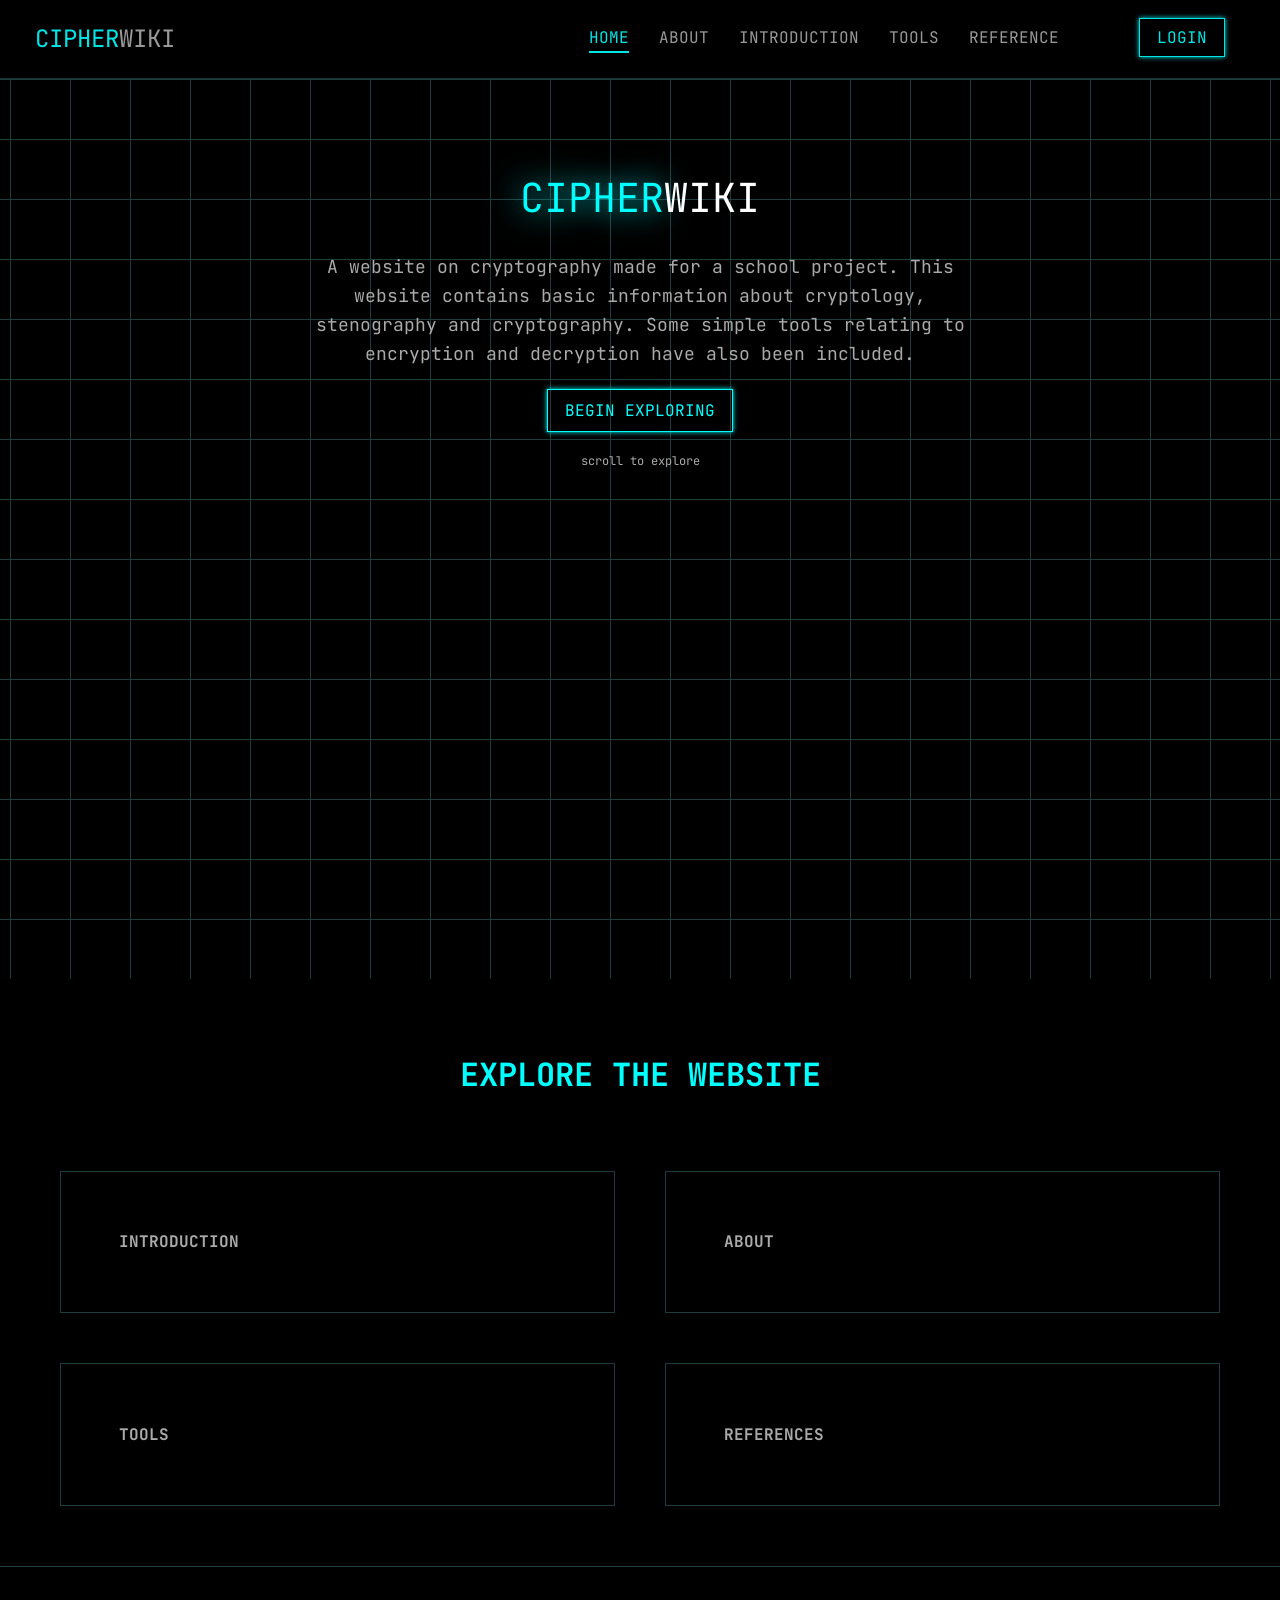
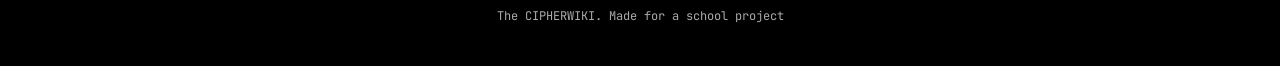
==== index.html @ e4e834ba "changed name to index.html" ====
<!DOCTYPE html>
<html lang="en">
  <head>
    <meta charset="UTF-8">
    <meta name="viewport" content="width=device-width, initial-scale=1">
    <title>CIPHER WIKI</title>
    <link rel="stylesheet" href="style.css">
  </head>
  <body>
    <nav>
      <div id="logo">
        <a href="index.html" id="icon_btn"><span class="title">CIPHER</span>WIKI</a>
      </div>
      <div id="nav_subgroup">
        <div id="nav_links">
          <a href="index.html"class="primary_btn_nav"id="open">HOME</a> 
          <a href="about.html"class="primary_btn_nav">ABOUT</a>
          <a href="intro.html"class="primary_btn_nav">INTRODUCTION</a>
          <a href="tools.html"class="primary_btn_nav">TOOLS</a>
          <a href="refer.html"class="primary_btn_nav">REFERENCE</a>
        </div>

        <div id="login">
          <a href="#"class="button"class="primary_btn_nav"id="login_btn">LOGIN</a>
        </div> 


      </div>
    </nav>

    <section id="main_home">
      <div id="main_home_title">
        <h style="color:white"><span class="title" id="main_title">CIPHER</span>WIKI</h1>
      </div>
      <p id="home_para">
        A website on cryptography made for a school project. This website contains
        basic information about cryptology, stenography and cryptography. Some 
        simple tools relating to encryption and decryption have also been included.
      </p>
      <a href="intro.html" class="button">BEGIN EXPLORING</a>
      <p style="font-size:12px;">scroll to explore</p>
    </section>
    <section id="second_home">
      <h2 id="second_home_head">EXPLORE THE WEBSITE</h2>
      <div class="common_container">
        <a class="box_button" href="intro.html">
          <h4>INTRODUCTION</h4>
        </a> 
        <a class="box_button" href="about.html">
          <h4>ABOUT</h4> </a> 
        <a class="box_button" href="tools.html">
          <h4>TOOLS</h4>
        </a>
        <a class="box_button" href="refer.html">
          <h4>REFERENCES</h4>
        </a>
      </div>
    </section>
    <footer>
      <p>The CIPHERWIKI. Made for a school project</p>
    </footer>
  </body> 
</html>
---- style.css ----
@import url('https://fonts.googleapis.com/css2?family=JetBrains+Mono:wght@400;700&display=swap');
:root{
  --bg-black: black;
  --card-bg: black;
  --neon-cyan: #00ffff;
  --dimmer-cyan:#1c3d3d;
  --text-gray: #aaaaaa;

  --glow: 0 0 10px var(--neon-cyan);
  --border-glow: 0 0 5px var(--neon-cyan), inset 0 0 5px var(--neon-cyan);

  --font-main: 'JetBrains Mono', monospace;
}

*{
  margin:0;
  padding:0;
  box-sizing: border-box;
  font-family: var(--font-main);
  
}

body{
  background-color: var(--bg-black);
  line-height:1.6;
  color:var(--text-gray);
}

a{
  text-decoration:none;
  color:inherit;
}

footer{
  display:flex;
  align-items: center;
  justify-content:center;
  text-align:center;
  height:100px;
  border-top:1px solid var(--dimmer-cyan);
  font-size:12px;
}

.common_container{
  display:grid;
  grid-template-columns: repeat(2, 1fr);
  gap: 30px;
  margin: 50px;
}

.box_button{
  padding: 10%;
  margin: 10px;
  border:1px solid var(--dimmer-cyan);
  
}

.button{
  padding: 8px 17px;
  margin: 20px;
  color: var(--neon-cyan);
  border: 1px solid var(--neon-cyan);
  box-shadow: 0 0 5px var(--neon-cyan); 

}

.button:hover{
  padding: 8px 17px;
  margin: 20px;
  color: black;
  background-color: var(--neon-cyan);
  border: 1px solid var(--neon-cyan);
  box-shadow: 0 0 10px var(--neon-cyan); 
}

/* for nav bar*/ 
nav{
  display: flex;
  gap:30px;
  padding: 20px 35px;
  align-items:center;
  justify-content:space-between;
  border-bottom: 0.1px solid var(--dimmer-cyan);
  position: sticky; top: 0;
  background-color: var(--bg-black);
  opacity:0.9;
}

#icon_btn{
  font-size:24px;
}

#nav_subgroup{
  display:flex;
  gap:60px;
}

#nav_links{
  display:flex;
  gap:30px;
}

.primary_btn_nav:hover{
  color:var(--neon-cyan);
}

#open{
  color:var(--neon-cyan);
  border-bottom:2px solid var(--neon-cyan); 
}

/*for homepage*/
.title{
  color:var(--neon-cyan);
}


#main_home{
  min-height: 100vh;
  display:flex;
  flex-direction:column;
  justify-content:flex-start;
  align-items: center;
  text-align: center;
  padding: 5%;
  background-image: 
      linear-gradient(var(--dimmer-cyan) 1px, transparent 1px),
      linear-gradient(90deg, var(--dimmer-cyan) 1px, transparent 1px);
  background-size: 60px 60px;
  background-position: center center;
}

#main_home_title{
  display:flex;
  padding: 2%;
  font-size:40px;

}

#main_title{
  text-shadow:
    0 0 30px var(--neon-cyan);
}

#home_para{
  font-size:18px;
  max-width:700px;
}

#second_home_head{
  text-align:center;
  font-size: 32px;
  margin-top:60px;
  padding: 10px 0;
  color:var(--neon-cyan);
}
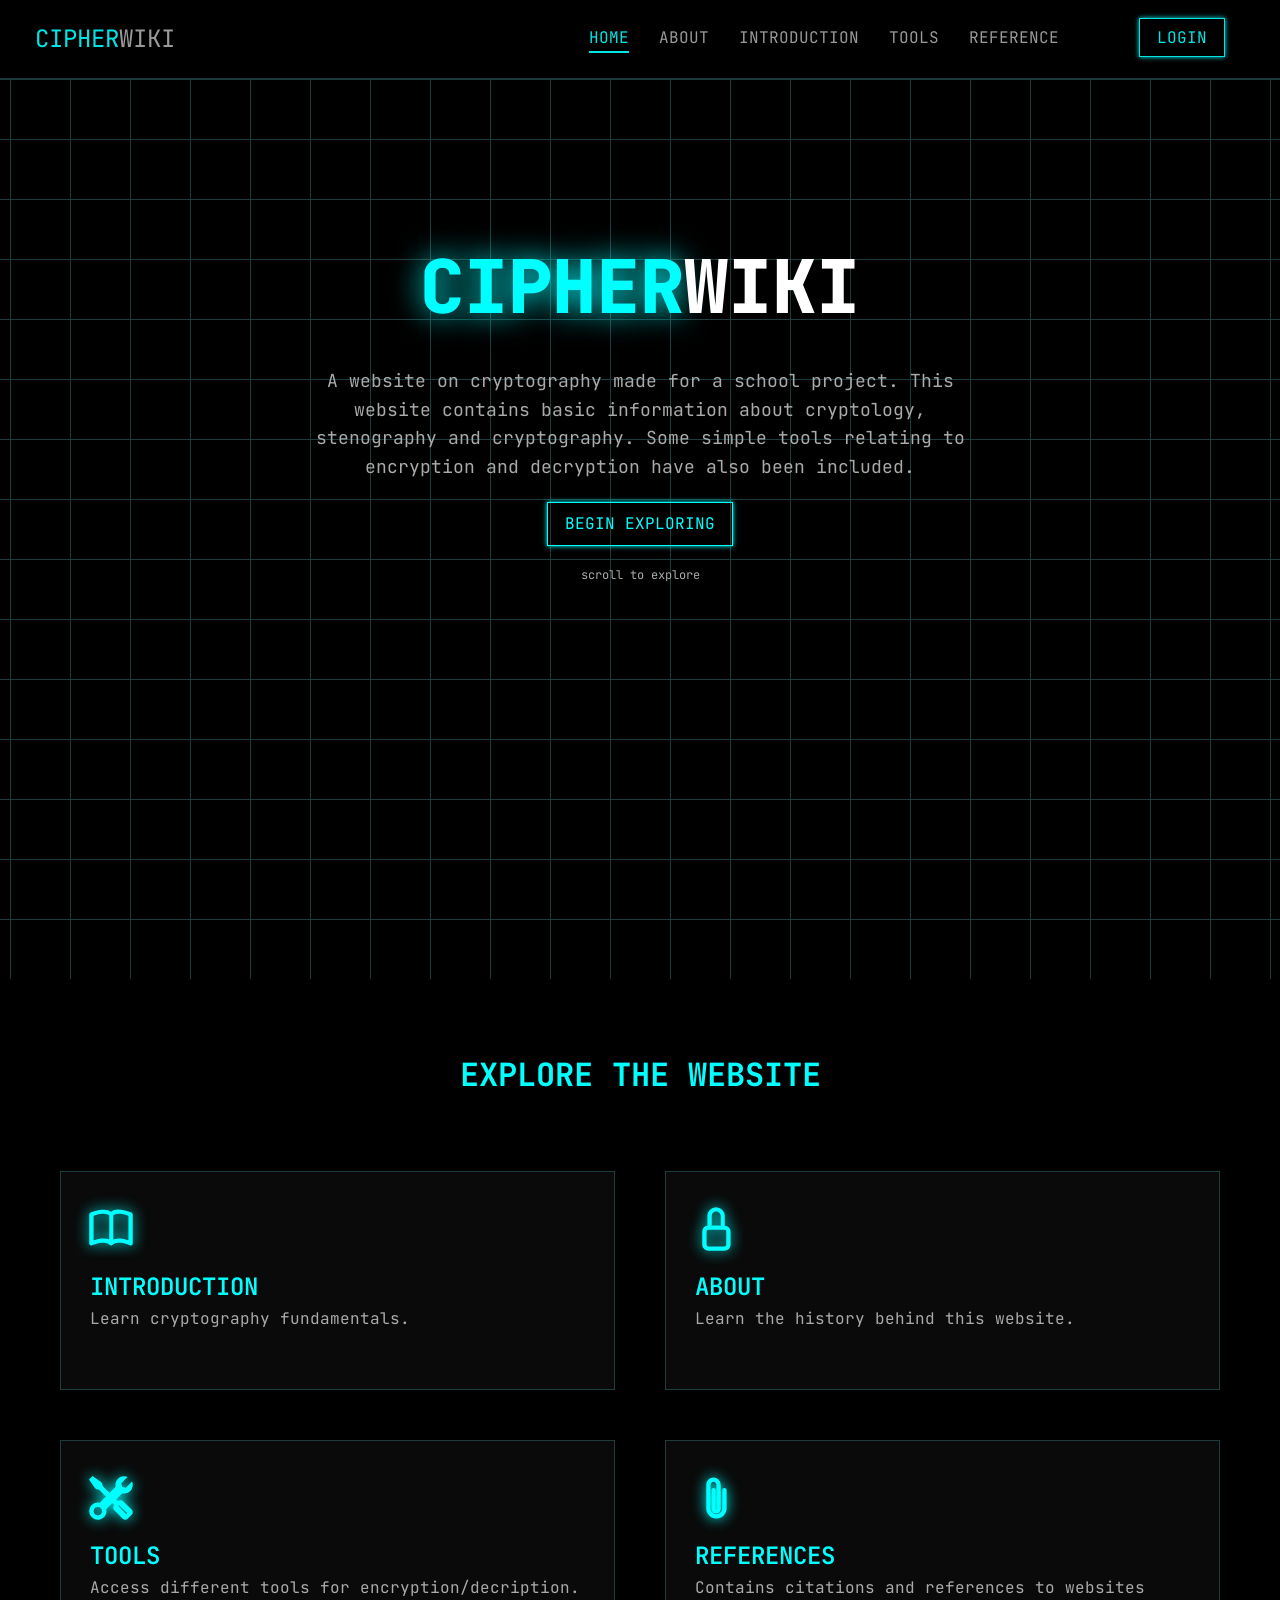
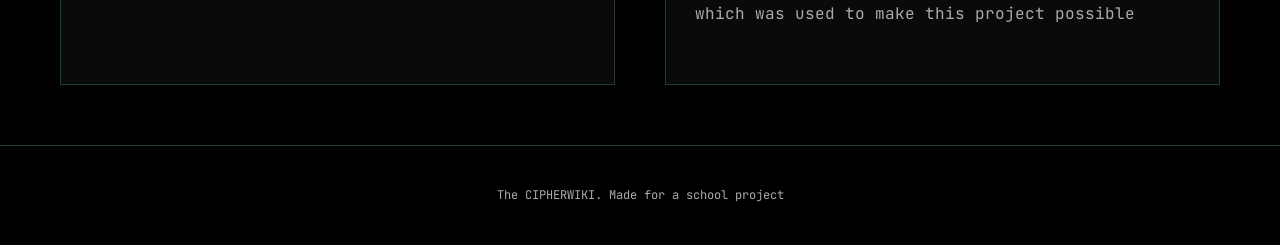
==== commit 4b8f8240: "90% completed homepage" ====
--- a/index.html
+++ b/index.html
@@ -44,15 +44,24 @@
       <h2 id="second_home_head">EXPLORE THE WEBSITE</h2>
       <div class="common_container">
         <a class="box_button" href="intro.html">
+          <i class="bi bi-book icon"></i>
           <h4>INTRODUCTION</h4>
+          <p class="box_para">Learn cryptography fundamentals.</p>
         </a> 
         <a class="box_button" href="about.html">
-          <h4>ABOUT</h4> </a> 
+          <i class="bi bi-lock icon"></i>
+          <h4>ABOUT</h4>
+          <p class="box_para">Learn the history behind this website.</p>
+        </a>
         <a class="box_button" href="tools.html">
+          <i class="bi bi-tools icon"></i>
           <h4>TOOLS</h4>
+          <p class="box_para">Access different tools for encryption/decription.</p>
         </a>
         <a class="box_button" href="refer.html">
+          <i class="bi bi-paperclip icon"></i>
           <h4>REFERENCES</h4>
+          <p class="box_para">Contains citations and references to websites which was used to make this project possible</p>
         </a>
       </div>
     </section>
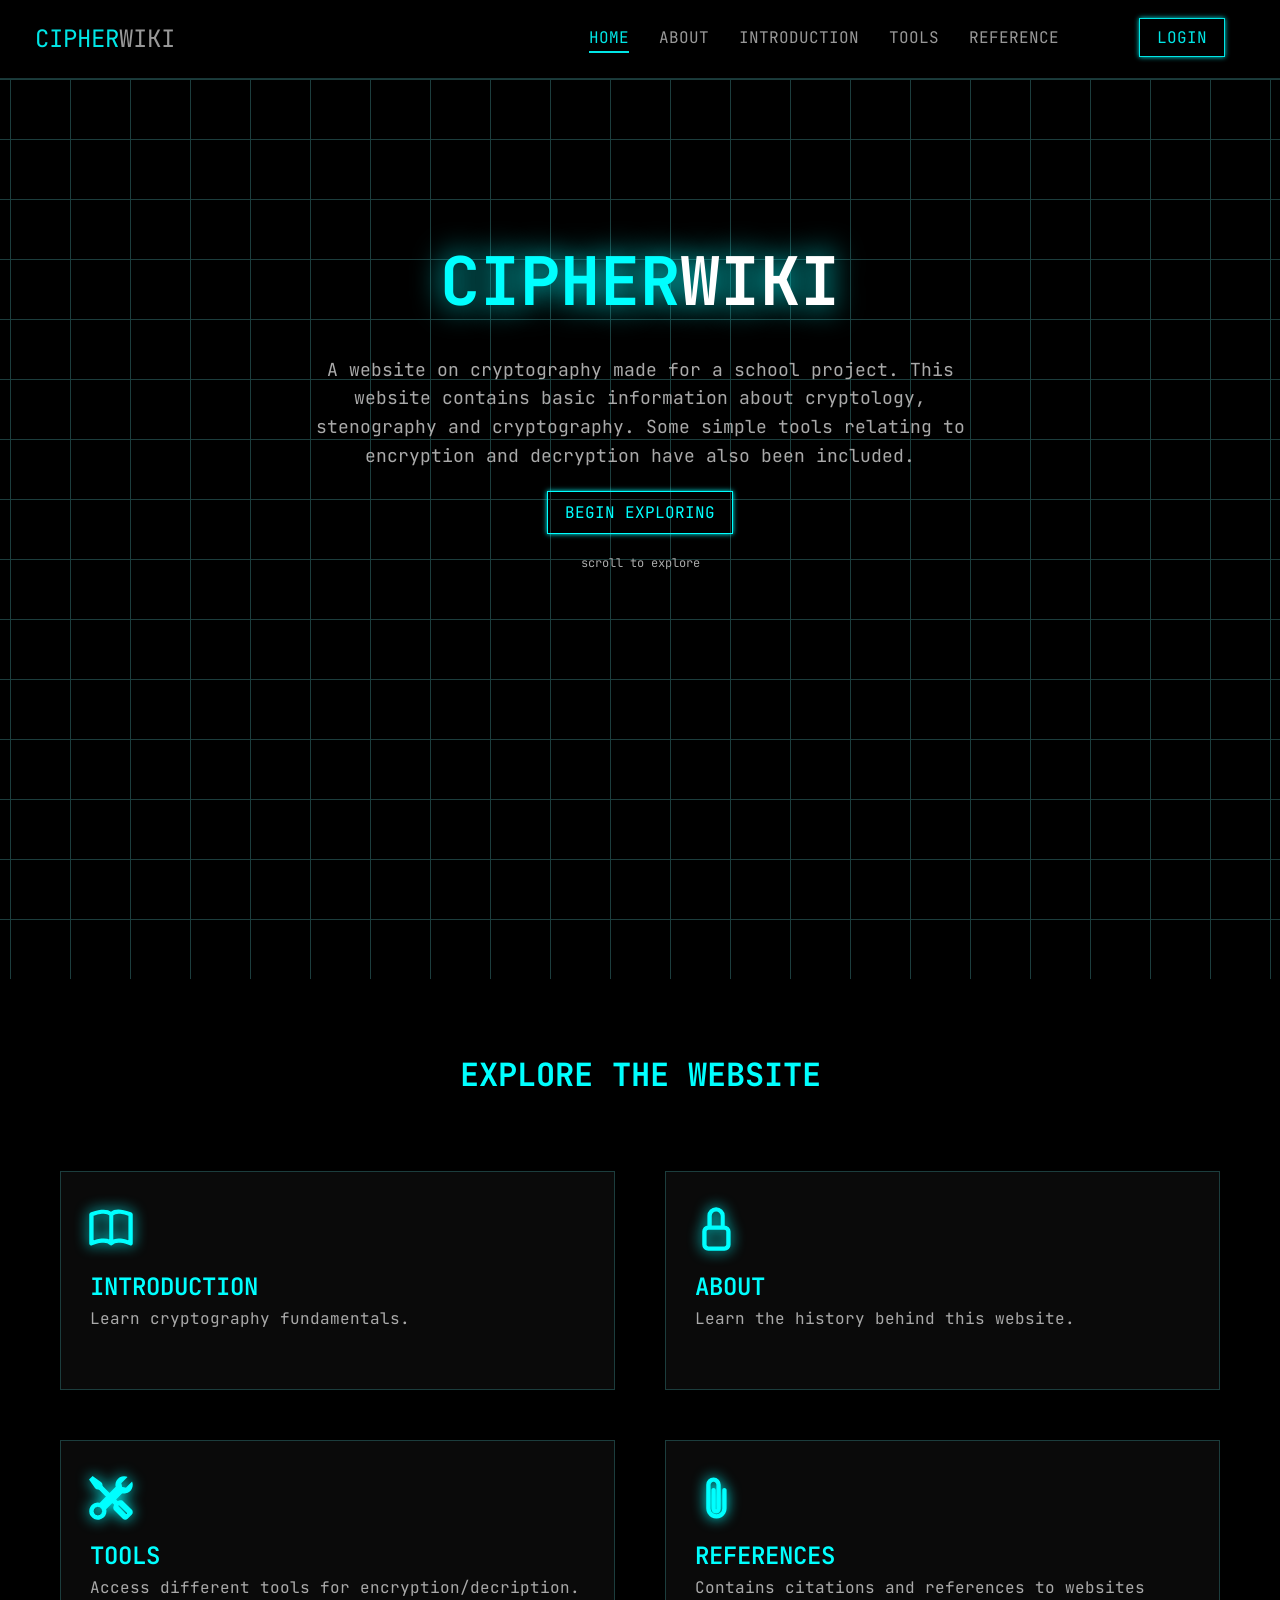
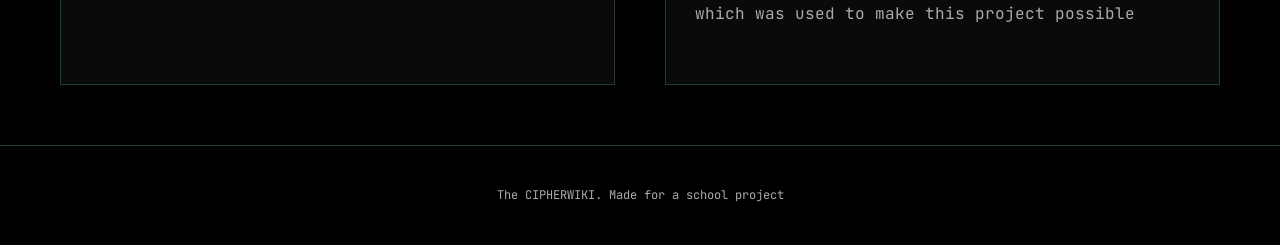
==== commit e8d0cab3: "Finished home page and added animations" ====
--- a/index.html
+++ b/index.html
@@ -21,7 +21,7 @@
         </div>
 
         <div id="login">
-          <a href="#"class="button"class="primary_btn_nav"id="login_btn">LOGIN</a>
+          <a href="#"class="primary_btn_nav"id="login_btn">LOGIN</a>
         </div> 
 
 
@@ -30,7 +30,7 @@
 
     <section id="main_home">
       <div id="main_home_title">
-        <h style="color:white"><span class="title" id="main_title">CIPHER</span>WIKI</h1>
+        <h1 style="color:white"><span class="title" id="main_title">CIPHER</span>WIKI</h1>
       </div>
       <p id="home_para">
         A website on cryptography made for a school project. This website contains
